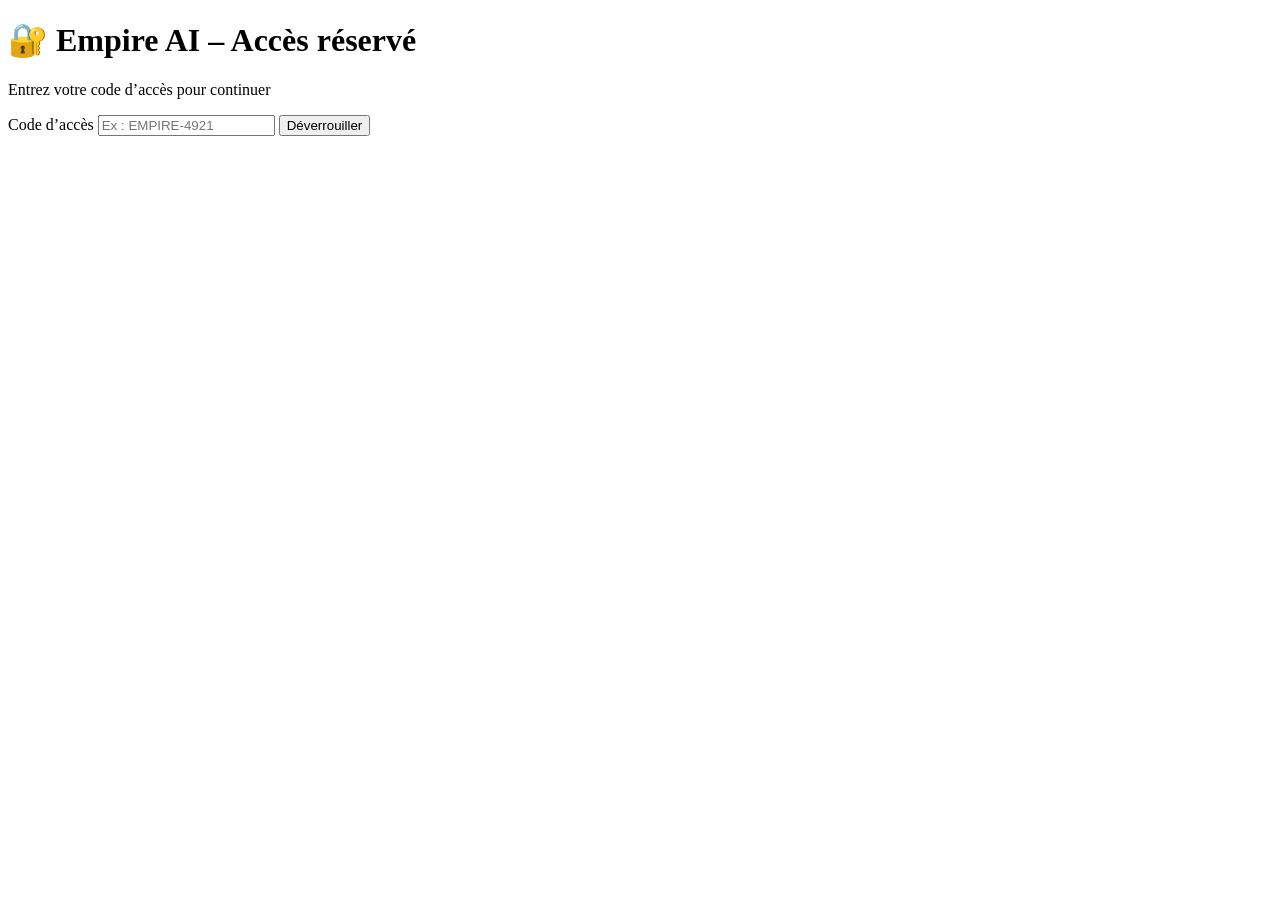
==== index.html @ f3241045 "Update index.html" ====
<!DOCTYPE html>
<html lang="fr">
<head>
    <meta charset="UTF-8">
    <meta name="viewport" content="width=device-width, initial-scale=1.0">
    <title>Empire AI – Accès sécurisé</title>
    <link rel="stylesheet" href="lock.js">
</head>

<body>

<div class="lock-container">

    <h1>🔐 Empire AI – Accès réservé</h1>
    <p class="subtitle">Entrez votre code d’accès pour continuer</p>

    <div class="card">
        <label for="accessCode">Code d’accès</label>
        <input type="text" id="accessCode" placeholder="Ex : EMPIRE-4921">

        <button id="unlockBtn">Déverrouiller</button>

        <p id="errorMsg" class="error"></p>
    </div>

</div>

<script src="lock.js"></script>

</body>
</html>
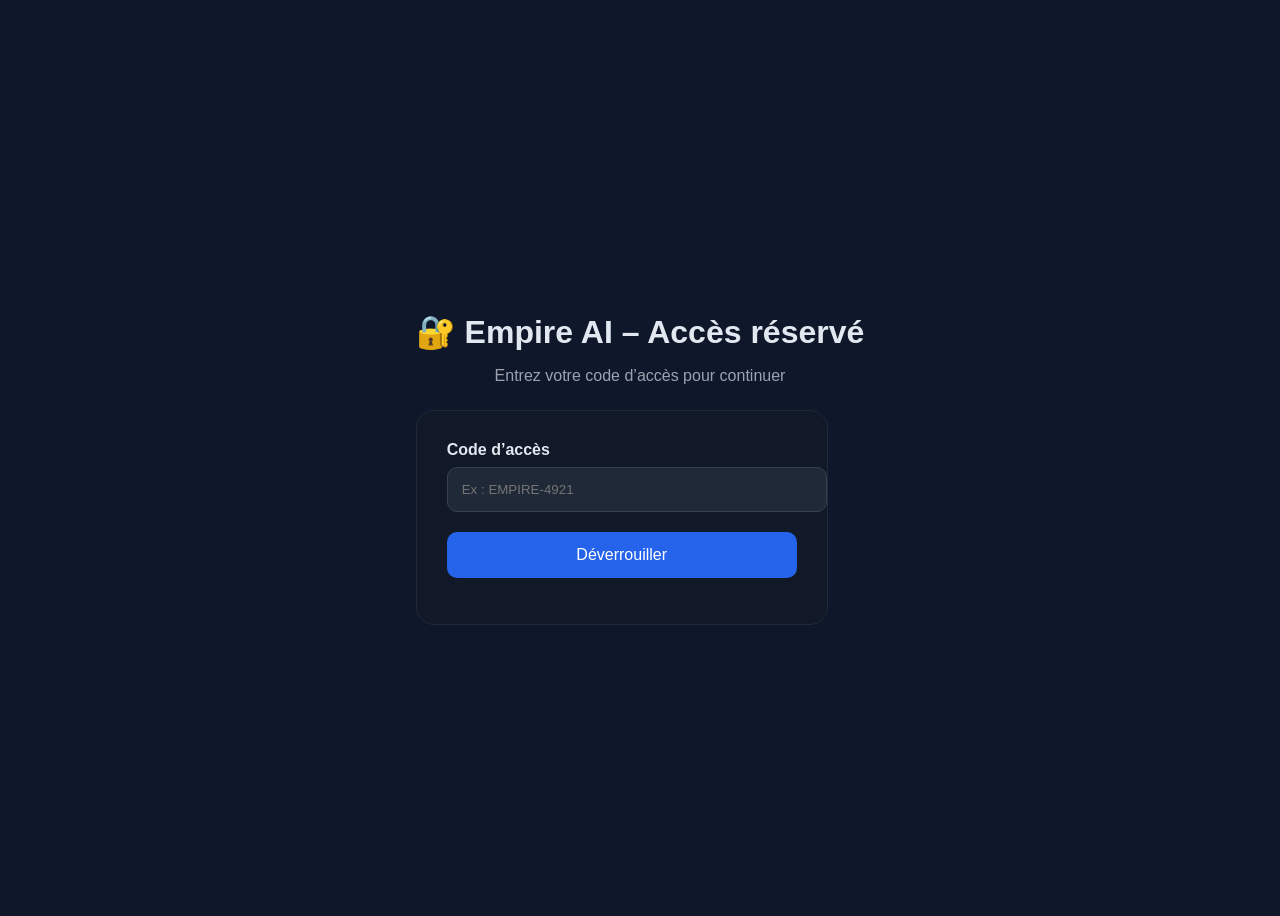
==== commit 30bfe8e0: "Update index.html" ====
--- a/index.html
+++ b/index.html
@@ -4,7 +4,7 @@
     <meta charset="UTF-8">
     <meta name="viewport" content="width=device-width, initial-scale=1.0">
     <title>Empire AI – Accès sécurisé</title>
-    <link rel="stylesheet" href="lock.js">
+    <link rel="stylesheet" href="lock.css">
 </head>
 
 <body>
--- a/lock.css
+++ b/lock.css
@@ -0,0 +1,69 @@
+body{
+    background:#0f172a;
+    color:#e2e8f0;
+    font-family:Arial, Helvetica, sans-serif;
+    display:flex;
+    justify-content:center;
+    align-items:center;
+    height:100vh;
+}
+
+.lock-container{
+    text-align:center;
+}
+
+h1{
+    font-size:32px;
+    margin-bottom:10px;
+}
+
+.subtitle{
+    color:#9ca3af;
+    margin-bottom:25px;
+}
+
+.card{
+    background:#111827;
+    padding:30px;
+    border-radius:18px;
+    width:350px;
+    border:1px solid #1f2937;
+}
+
+label{
+    display:block;
+    text-align:left;
+    margin-bottom:8px;
+    font-weight:bold;
+}
+
+input{
+    width:100%;
+    padding:14px;
+    border-radius:10px;
+    border:1px solid #374151;
+    background:#1f2937;
+    color:white;
+    margin-bottom:20px;
+}
+
+button{
+    width:100%;
+    padding:14px;
+    background:#2563eb;
+    border:none;
+    border-radius:10px;
+    color:white;
+    font-size:16px;
+    cursor:pointer;
+}
+
+button:hover{
+    background:#1d4ed8;
+}
+
+.error{
+    margin-top:15px;
+    color:#ef4444;
+    font-weight:bold;
+}
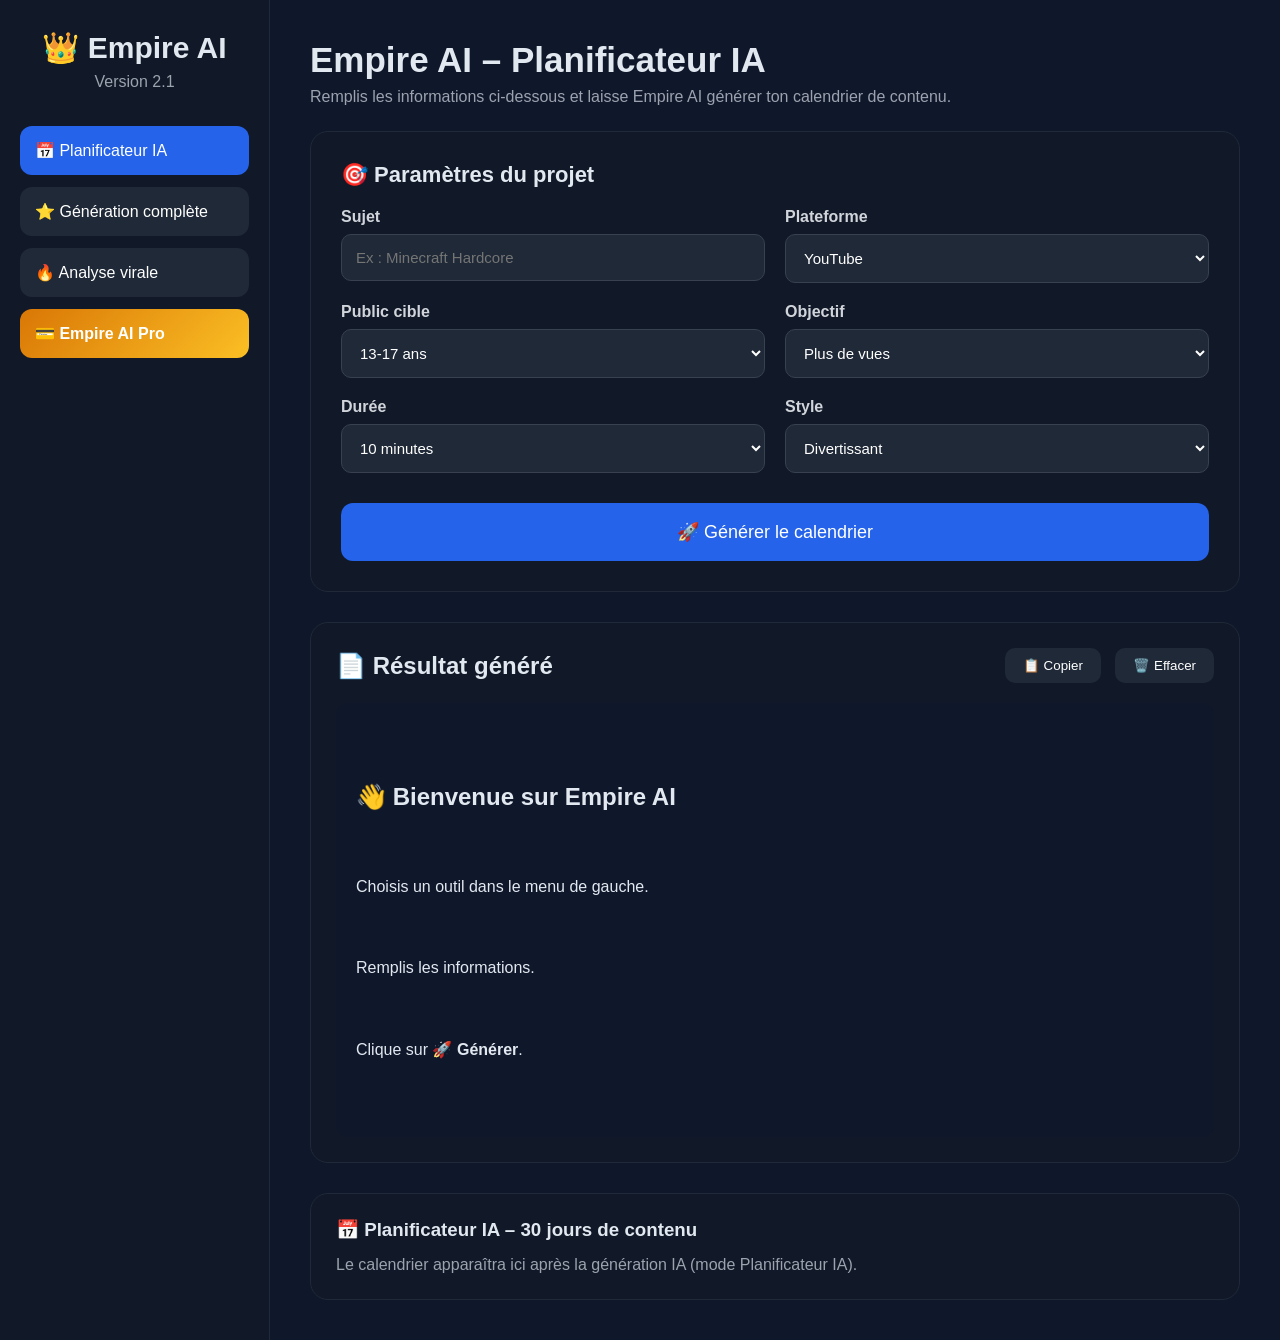
==== commit 52a45607: "Update index.html" ====
--- a/index.html
+++ b/index.html
@@ -2,30 +2,30 @@
 <html lang="fr">
 <head>
     <meta charset="UTF-8">
-    <meta name="viewport" content="width=device-width, initial-scale=1.0">
-    <title>Empire AI – Accès sécurisé</title>
+    <title>Accès Empire AI</title>
     <link rel="stylesheet" href="lock.css">
 </head>
 
 <body>
 
-<div class="lock-container">
+    <!-- Script pour bypass si LOCK_ENABLED = false -->
+    <script>
+        const LOCK_ENABLED = false; // mettre true vendredi
+        if (!LOCK_ENABLED) {
+            window.location.href = "app.html";
+        }
+    </script>
 
-    <h1>🔐 Empire AI – Accès réservé</h1>
-    <p class="subtitle">Entrez votre code d’accès pour continuer</p>
+    <div class="lock-screen">
+        <h1>🔒 Accès Empire AI</h1>
+        <p>Entre ton code d'accès :</p>
 
-    <div class="card">
-        <label for="accessCode">Code d’accès</label>
-        <input type="text" id="accessCode" placeholder="Ex : EMPIRE-4921">
-
+        <input type="text" id="accessCode" placeholder="Code d'accès">
         <button id="unlockBtn">Déverrouiller</button>
 
         <p id="errorMsg" class="error"></p>
     </div>
 
-</div>
-
-<script src="lock.js"></script>
-
+    <script src="lock.js"></script>
 </body>
 </html>
--- a/lock.css
+++ b/lock.css
@@ -1,69 +1,50 @@
-body{
-    background:#0f172a;
-    color:#e2e8f0;
-    font-family:Arial, Helvetica, sans-serif;
-    display:flex;
-    justify-content:center;
-    align-items:center;
-    height:100vh;
+body {
+    margin: 0;
+    padding: 0;
+    font-family: Arial, sans-serif;
+    background: #0f0f0f;
+    color: white;
+    display: flex;
+    justify-content: center;
+    align-items: center;
+    height: 100vh;
 }
 
-.lock-container{
-    text-align:center;
+.lock-screen {
+    background: #1a1a1a;
+    padding: 40px;
+    border-radius: 12px;
+    text-align: center;
+    width: 300px;
+    box-shadow: 0 0 20px rgba(255, 255, 255, 0.1);
 }
 
-h1{
-    font-size:32px;
-    margin-bottom:10px;
+input {
+    width: 100%;
+    padding: 10px;
+    margin-top: 15px;
+    border-radius: 6px;
+    border: none;
+    outline: none;
 }
 
-.subtitle{
-    color:#9ca3af;
-    margin-bottom:25px;
+button {
+    margin-top: 15px;
+    width: 100%;
+    padding: 10px;
+    background: #4a7cff;
+    border: none;
+    border-radius: 6px;
+    color: white;
+    cursor: pointer;
+    font-size: 16px;
 }
 
-.card{
-    background:#111827;
-    padding:30px;
-    border-radius:18px;
-    width:350px;
-    border:1px solid #1f2937;
+button:hover {
+    background: #3a6ae0;
 }
 
-label{
-    display:block;
-    text-align:left;
-    margin-bottom:8px;
-    font-weight:bold;
+.error {
+    margin-top: 10px;
+    color: #ff4a4a;
 }
-
-input{
-    width:100%;
-    padding:14px;
-    border-radius:10px;
-    border:1px solid #374151;
-    background:#1f2937;
-    color:white;
-    margin-bottom:20px;
-}
-
-button{
-    width:100%;
-    padding:14px;
-    background:#2563eb;
-    border:none;
-    border-radius:10px;
-    color:white;
-    font-size:16px;
-    cursor:pointer;
-}
-
-button:hover{
-    background:#1d4ed8;
-}
-
-.error{
-    margin-top:15px;
-    color:#ef4444;
-    font-weight:bold;
-}
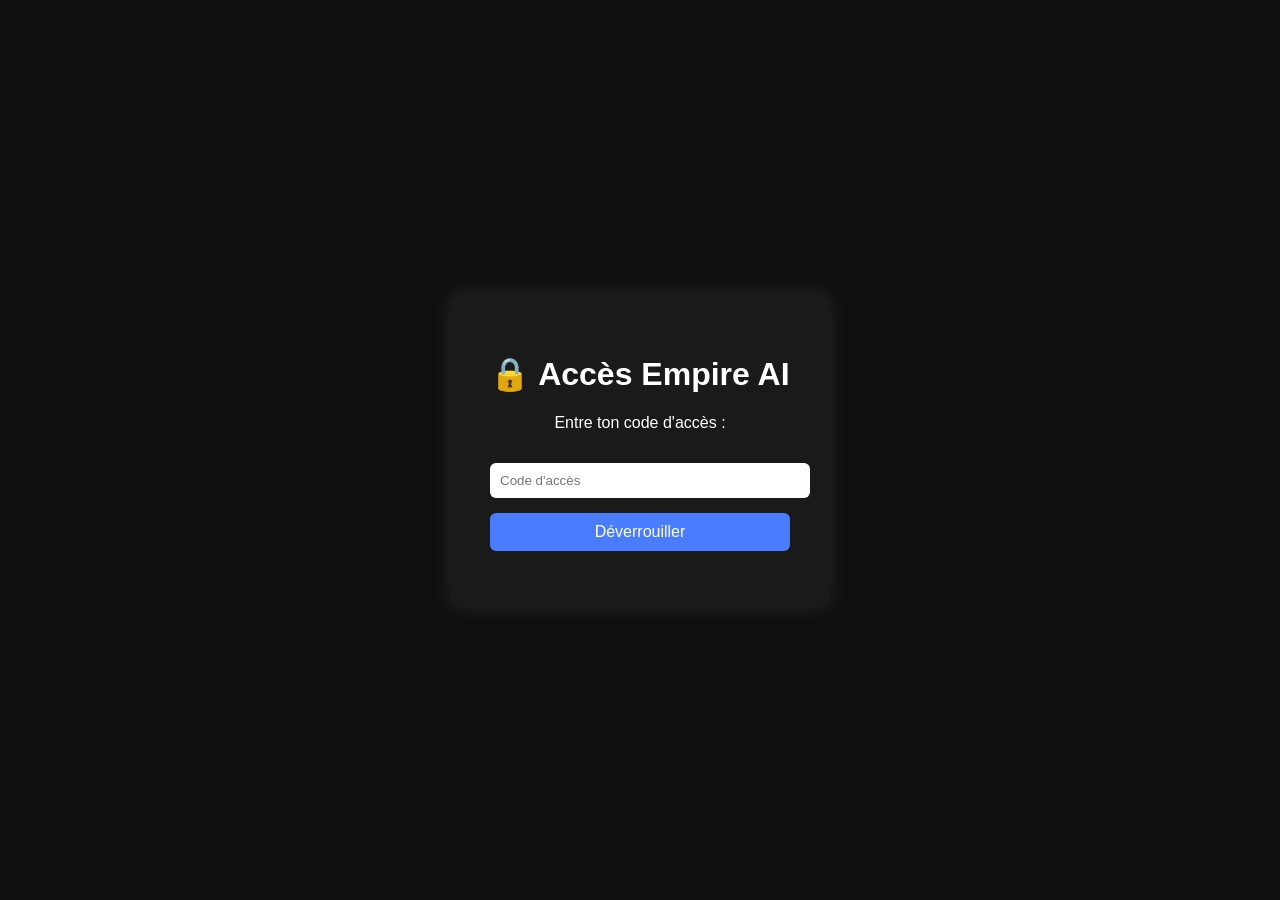
==== commit ef135689: "Update index.html" ====
--- a/index.html
+++ b/index.html
@@ -8,10 +8,10 @@
 
 <body>
 
-    <!-- Script pour bypass si LOCK_ENABLED = false -->
+    <!-- Toggle global du verrou -->
     <script>
-        const LOCK_ENABLED = false; // mettre true vendredi
-        if (!LOCK_ENABLED) {
+        window.LOCK_ENABLED = true; // mettre true vendredi
+        if (!window.LOCK_ENABLED) {
             window.location.href = "app.html";
         }
     </script>
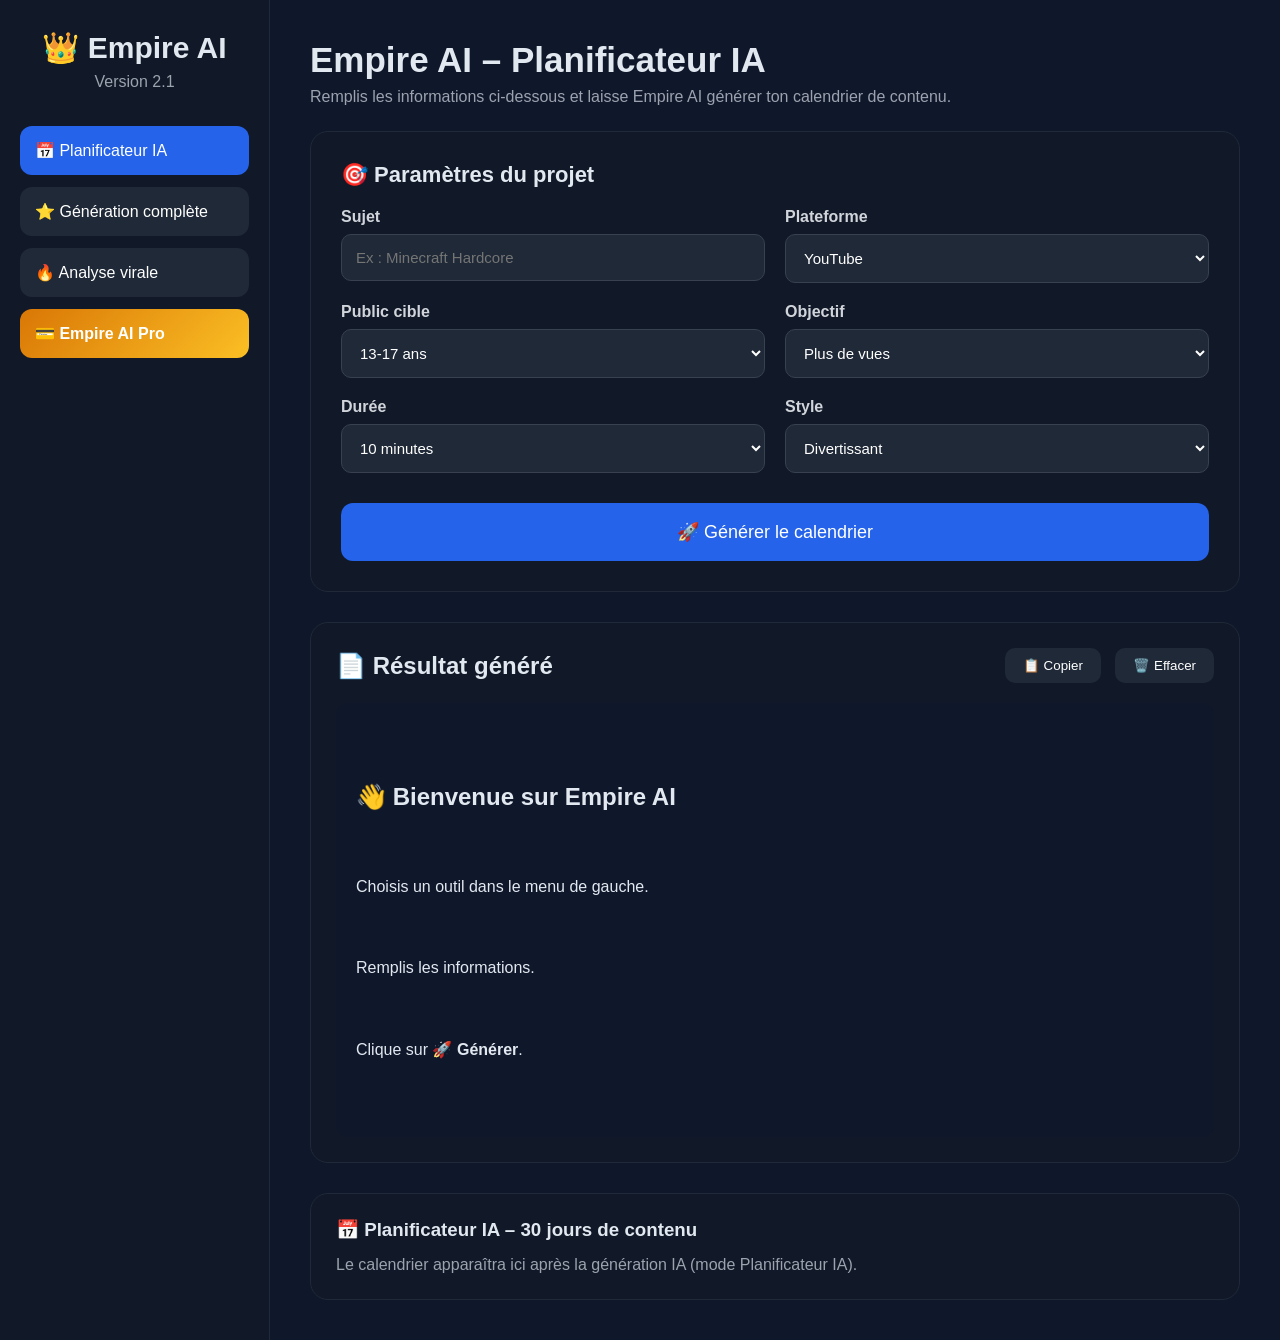
==== commit 5ea1f33a: "Update index.html" ====
--- a/index.html
+++ b/index.html
@@ -10,7 +10,7 @@
 
     <!-- Toggle global du verrou -->
     <script>
-        window.LOCK_ENABLED = true; // mettre true vendredi
+        window.LOCK_ENABLED = false; // mettre true vendredi
         if (!window.LOCK_ENABLED) {
             window.location.href = "app.html";
         }
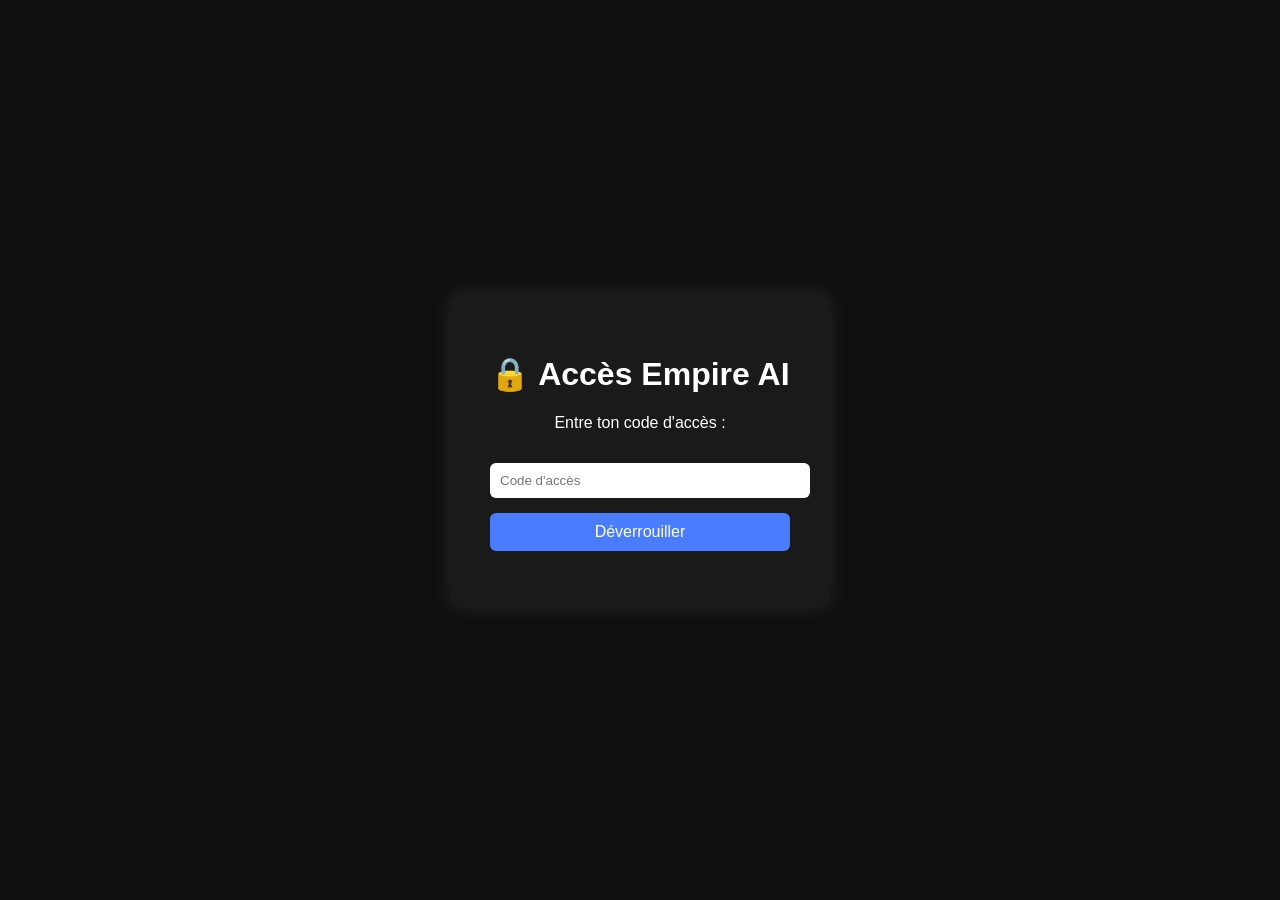
==== commit e7ebb089: "Update index.html" ====
--- a/index.html
+++ b/index.html
@@ -10,7 +10,7 @@
 
     <!-- Toggle global du verrou -->
     <script>
-        window.LOCK_ENABLED = false; // mettre true vendredi
+        window.LOCK_ENABLED = true; // mettre true vendredi
         if (!window.LOCK_ENABLED) {
             window.location.href = "app.html";
         }
